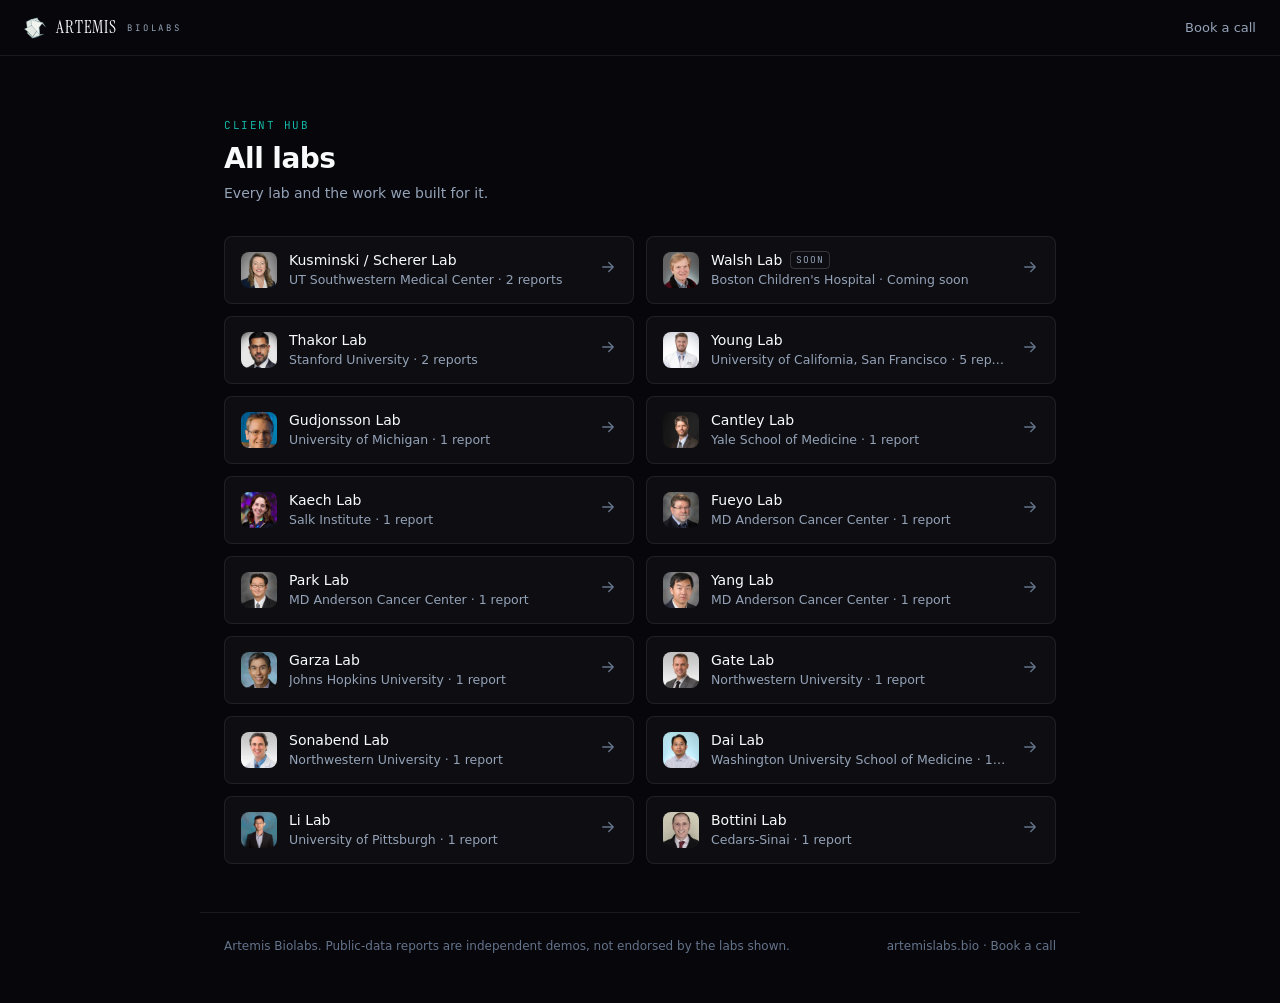
==== index.html @ a60ade44 "Restore v4 hub (was replaced by Archive commit 80fb11a)" ====
<!doctype html>
<html lang="en">
<head>
<meta charset="utf-8">
<meta name="viewport" content="width=device-width, initial-scale=1">
<title>All labs · Artemis Biolabs</title>
<meta name="description" content="Every lab and the work Artemis Biolabs built for it: spatial portals, reports and briefings.">
<meta name="color-scheme" content="dark">
<meta name="theme-color" content="#07060b">
<meta property="og:title" content="Artemis Biolabs · All labs">
<meta property="og:description" content="Every lab and the work we built for it.">
<link rel="icon" href="assets/marks/artemis_mark.svg" type="image/svg+xml">
<link rel="preload" href="assets/fonts/InstrumentSerif-Regular.woff2" as="font" type="font/woff2" crossorigin>
<link rel="preload" href="assets/fonts/JetBrainsMono-400.woff2" as="font" type="font/woff2" crossorigin>
<link rel="preload" href="data/labs.json" as="fetch" crossorigin>
<link rel="stylesheet" href="assets/app.css">
</head>
<body>
<a class="skip" href="#main">Skip to content</a>
<header class="top" id="top">
  <a class="brand" href="#/" aria-label="Artemis Biolabs, all labs"><img src="assets/marks/artemis_mark.svg" alt="" width="22" height="22"><b>ARTEMIS</b><span>BIOLABS</span></a>
  <a class="toplink" href="https://calendar.app.google/Gcn7m6neU3P3ktQA8" target="_blank" rel="noopener">Book a call</a>
</header>
<main id="main" tabindex="-1">
  <section class="page" aria-busy="true">
    <div class="head"><p class="over">Client hub</p><h1>All labs</h1><p class="sub">Every lab and the work we built for it.</p></div>
    <div class="list"><div class="ghostrow"></div><div class="ghostrow"></div><div class="ghostrow"></div><div class="ghostrow"></div></div>
  </section>
</main>
<div id="toast" role="status" aria-live="polite"></div>
<script type="module" src="assets/app.js"></script>
<noscript><p style="padding:2rem">This hub needs JavaScript. Visit <a href="https://artemislabs.bio/">artemislabs.bio</a>.</p></noscript>
</body>
</html>
---- assets/app.css ----
/* Artemis Biolabs client hub, v4. Brand tokens from artemislabs.bio (app/globals.css).
   Spacing scale: 4 8 12 16 24 32 48 64 96. One accent. Muted borders. Hover is the only flourish. */
@font-face{font-family:"Instrument Serif";src:url(fonts/InstrumentSerif-Regular.woff2) format("woff2");font-weight:400;font-style:normal;font-display:swap}
@font-face{font-family:"JetBrains Mono";src:url(fonts/JetBrainsMono-400.woff2) format("woff2");font-weight:400 500;font-display:swap}
:root{
  --ink:#07060b; --card:#0e0e12; --card-h:#131318; --line:rgba(255,255,255,.08); --line-h:rgba(255,255,255,.16);
  --snow:#f8fafc; --dim:#94a3b8; --faint:#64748b; --teal:#14b8a6; --teal-d:#0d9488; --plate:#e6ebe8;
  --serif:"Instrument Serif",ui-serif,Georgia,serif; --mono:"JetBrains Mono",ui-monospace,SFMono-Regular,Menlo,monospace;
  --sans:ui-sans-serif,system-ui,-apple-system,BlinkMacSystemFont,"Segoe UI",Roboto,sans-serif;
  --r:8px; --ease:cubic-bezier(.2,.7,.2,1);
}
*{box-sizing:border-box}
html{background:var(--ink);color-scheme:dark}
body{margin:0;background:var(--ink);color:var(--snow);font:400 14px/1.5 var(--sans);-webkit-font-smoothing:antialiased}
::selection{background:var(--teal-d);color:#fff}
a{color:inherit;text-decoration:none}
img{display:block;max-width:100%}
h1,h2,h3,p{margin:0}
.skip{position:absolute;left:-999px}.skip:focus{left:12px;top:12px;z-index:99;background:var(--snow);color:var(--ink);padding:8px 12px;border-radius:6px}
:focus-visible{outline:1px solid var(--teal);outline-offset:2px;border-radius:4px}
.over{font:500 11px/1 var(--mono);letter-spacing:.14em;text-transform:uppercase;color:var(--teal)}

/* header */
.top{display:flex;align-items:center;justify-content:space-between;height:56px;padding:0 24px;border-bottom:1px solid var(--line)}
.brand{display:flex;align-items:center;gap:10px}
.brand img{width:22px;height:22px}
.brand b{font:400 17px/1 var(--serif);letter-spacing:.05em}
.brand span{font:400 9px/1 var(--mono);letter-spacing:.32em;color:var(--dim);margin-top:2px}
.toplink{font-size:13px;color:var(--dim);transition:color .2s}
.toplink:hover{color:var(--snow)}

/* page */
.page{max-width:880px;margin:0 auto;padding:64px 24px 48px}
.head h1{font:600 28px/1.15 var(--sans);letter-spacing:-.02em;margin:12px 0 8px}
.head .sub{color:var(--dim);font-size:14px}
.list{display:grid;grid-template-columns:minmax(0,1fr) minmax(0,1fr);gap:12px;margin-top:32px}
.row{display:flex;align-items:center;gap:12px;min-height:68px;padding:12px 16px;border:1px solid var(--line);border-radius:var(--r);background:var(--card);transition:background .2s,border-color .2s;opacity:0;animation:in .5s var(--ease) forwards;animation-delay:calc(var(--i,0)*25ms)}
.row:hover{background:var(--card-h);border-color:var(--line-h)}
.av{flex:none;width:36px;height:36px;border-radius:8px;object-fit:cover;background:#1a1a20}
.row .t{flex:1;min-width:0}
.row h3{font:500 14px/1.3 var(--sans);display:flex;align-items:center;gap:8px}
.row p{color:var(--dim);font-size:12.5px;margin-top:2px;white-space:nowrap;overflow:hidden;text-overflow:ellipsis}
.arr{flex:none;color:var(--faint);transition:color .2s,transform .2s}
.row:hover .arr{color:var(--snow);transform:translateX(2px)}
.tag{font:500 9.5px/1 var(--mono);letter-spacing:.1em;text-transform:uppercase;color:var(--dim);border:1px solid var(--line-h);border-radius:4px;padding:3px 5px}
.ghostrow{min-height:68px;border:1px solid var(--line);border-radius:var(--r);background:var(--card)}
@keyframes in{from{opacity:0;transform:translateY(4px)}to{opacity:1;transform:none}}

/* lab page */
.crumb{display:flex;align-items:center;gap:8px;font-size:13px;color:var(--dim);margin-bottom:32px}
.crumb a{transition:color .2s}.crumb a:hover{color:var(--snow)}
.crumb i{font-style:normal;color:var(--faint)}
.lablogo{display:inline-flex;align-items:center;justify-content:center;height:56px;padding:8px 14px;border-radius:var(--r);background:var(--plate);margin-bottom:24px}
.lablogo img{height:100%;width:auto;max-width:220px;object-fit:contain;filter:grayscale(1) contrast(1.1);mix-blend-mode:multiply}
.lablogo.sq{width:56px;padding:8px}
.meta{display:flex;flex-wrap:wrap;gap:6px 16px;color:var(--dim);font-size:14px}
.meta span+span::before{content:"·";margin-right:16px;color:var(--faint)}
.lnote{margin-top:12px;color:var(--faint);font-size:13px}
.ico{flex:none;display:inline-flex;align-items:center;justify-content:center;width:36px;height:36px;border-radius:8px;background:rgba(20,184,166,.1);color:var(--teal)}
.list.reps .row{align-items:flex-start;padding:16px}
.list.reps .row .arr{align-self:center}
.list.reps .row p{white-space:normal}

/* footer */
.foot{max-width:880px;margin:0 auto;padding:24px 24px 48px;display:flex;justify-content:space-between;gap:16px;flex-wrap:wrap;color:var(--faint);font-size:12px;border-top:1px solid var(--line)}
.foot a:hover{color:var(--snow)}

/* report view */
body.app .top{display:none}
.bar{position:sticky;top:0;z-index:20;display:flex;align-items:center;gap:8px;height:48px;padding:0 12px 0 16px;border-bottom:1px solid var(--line);background:var(--ink)}
.bar .home{display:flex;align-items:center;gap:10px;font-size:13px;color:var(--dim);white-space:nowrap}
.bar .home img{width:20px;height:20px}
.bar .home:hover{color:var(--snow)}
.bar .sep{color:var(--faint)}
.pick{position:relative;display:flex;align-items:center;min-width:0}
.pick select{appearance:none;-webkit-appearance:none;background:transparent;border:0;color:var(--snow);font:500 13px/1 var(--sans);padding:6px 20px 6px 2px;cursor:pointer;max-width:min(320px,50vw);text-overflow:ellipsis}
.pick select option{background:#111}
.pick svg{position:absolute;right:2px;pointer-events:none;color:var(--dim)}
.pick .skip{position:absolute;left:-999px}
.bar .sp{flex:1}
.ib{display:inline-flex;align-items:center;justify-content:center;width:32px;height:32px;border-radius:6px;color:var(--dim);border:0;background:none;cursor:pointer;transition:color .2s,background .2s}
.ib:hover{color:var(--snow);background:rgba(255,255,255,.06)}
.ib[aria-disabled]{opacity:.35;pointer-events:none}
.loading{position:fixed;inset:48px 0 0;z-index:15;display:flex;align-items:center;justify-content:center;gap:10px;color:var(--dim);font-size:13px;background:var(--ink);transition:opacity .5s var(--ease),visibility .5s}
.loading .spin{width:14px;height:14px;border:1.5px solid var(--line-h);border-top-color:var(--teal);border-radius:50%;animation:spin .8s linear infinite}
@keyframes spin{to{transform:rotate(360deg)}}
.loading.done{opacity:0;visibility:hidden}
.land{max-width:1200px;margin:0 auto;min-height:calc(100svh - 48px);padding:48px 32px;display:grid;grid-template-columns:minmax(0,1fr) minmax(0,1fr);gap:64px;align-items:center}
.stage{position:relative;aspect-ratio:1.5;opacity:0;transition:opacity 1s var(--ease)}
.stage canvas{position:absolute;inset:0;width:100%;height:100%}
.stage .div{position:absolute;top:28%;bottom:28%;left:50%;width:1px;background:var(--line)}
body.lit .stage{opacity:1}
.copy{opacity:0;transform:translateY(8px);transition:opacity .7s var(--ease) .2s,transform .7s var(--ease) .2s}
body.lit .copy{opacity:1;transform:none}
.copy .ov{display:flex;align-items:center;gap:12px;font:400 20px/1.2 var(--serif);color:var(--dim)}
.copy .ov i{width:1px;height:18px;background:var(--line-h)}
.copy h1{font:400 clamp(40px,4.4vw,60px)/1.02 var(--serif);letter-spacing:-.02em;margin:16px 0 12px}
.copy .subj{color:var(--dim);font-size:14px;max-width:480px}
.pills{display:flex;flex-wrap:wrap;gap:8px;margin:24px 0 32px}
.pill{display:inline-flex;align-items:center;gap:7px;height:28px;padding:0 12px;border:1px solid var(--line-h);border-radius:999px;font-size:12px;color:var(--dim)}
.pill i{width:5px;height:5px;border-radius:50%;background:var(--teal)}
.ctas{display:flex;align-items:center;gap:20px;flex-wrap:wrap}
.btn{display:inline-flex;align-items:center;gap:8px;height:40px;padding:0 18px;border-radius:var(--r);background:var(--teal-d);color:#fff;font:500 13.5px/1 var(--sans);transition:background .2s}
.btn:hover{background:var(--teal)}
.btn[aria-disabled]{background:transparent;border:1px solid var(--line-h);color:var(--dim);pointer-events:none}
.lnk{font-size:13px;color:var(--dim);transition:color .2s}
.lnk:hover{color:var(--snow)}
.fine{margin-top:32px;color:var(--faint);font-size:12px;max-width:440px}
.fine a{text-decoration:underline;text-underline-offset:2px}
#toast{position:fixed;left:50%;bottom:24px;z-index:99;transform:translate(-50%,12px);opacity:0;padding:8px 14px;border:1px solid var(--line-h);border-radius:6px;background:#111;font-size:12.5px;transition:all .3s var(--ease)}
#toast.on{opacity:1;transform:translate(-50%,0)}

/* renderings (empty until data/renderings.json has items) */
.rend{margin-top:48px}
.rgal{display:grid;grid-template-columns:1fr 1fr;gap:12px;margin-top:16px}
.rgal figure{margin:0;border:1px solid var(--line);border-radius:var(--r);overflow:hidden;background:var(--card)}
.rgal img,.rgal video{width:100%;aspect-ratio:16/10;object-fit:cover}
.rgal figcaption{padding:12px 16px;color:var(--dim);font-size:12.5px}.rgal b{display:block;color:var(--snow);font-weight:500}

@media (max-width:720px){
  .page{padding:40px 16px 32px}
  .list{grid-template-columns:minmax(0,1fr)}
  .row p{white-space:normal}
  .rgal{grid-template-columns:1fr}
  .top{padding:0 16px}
  .land{grid-template-columns:1fr;gap:24px;padding:24px 20px 40px;min-height:0}
  .stage{aspect-ratio:1.6}
  .bar .nm,.bar .sep.s1{display:none}
  .copy .ov{font-size:17px}
}
@media (prefers-reduced-motion:reduce){*,*::before,*::after{animation-duration:.01ms!important;transition-duration:.01ms!important}.row{opacity:1}}
main:focus,main:focus-visible{outline:none}
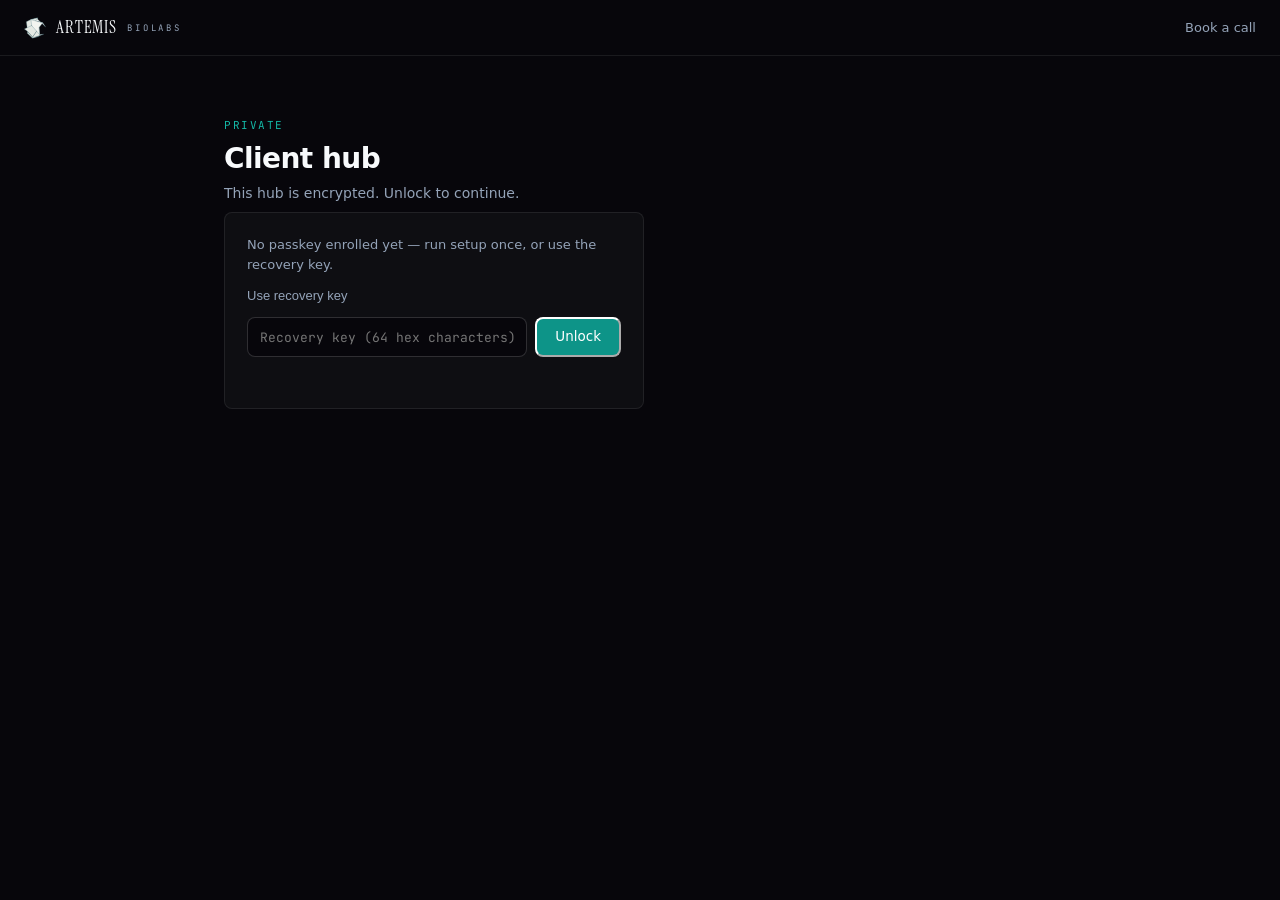
==== commit d68db96e: "Gate the hub: encrypt all client content, unlock via Touch ID (WebAuthn PRF) or recovery key - data/" ====
--- a/index.html
+++ b/index.html
@@ -3,28 +3,28 @@
 <head>
 <meta charset="utf-8">
 <meta name="viewport" content="width=device-width, initial-scale=1">
-<title>All labs · Artemis Biolabs</title>
-<meta name="description" content="Every lab and the work Artemis Biolabs built for it: spatial portals, reports and briefings.">
+<title>Artemis Biolabs · Client hub</title>
+<meta name="description" content="Artemis Biolabs private client hub.">
 <meta name="color-scheme" content="dark">
 <meta name="theme-color" content="#07060b">
-<meta property="og:title" content="Artemis Biolabs · All labs">
-<meta property="og:description" content="Every lab and the work we built for it.">
+<meta property="og:title" content="Artemis Biolabs · Client hub">
+<meta property="og:description" content="Private client hub.">
 <link rel="icon" href="assets/marks/artemis_mark.svg" type="image/svg+xml">
 <link rel="preload" href="assets/fonts/InstrumentSerif-Regular.woff2" as="font" type="font/woff2" crossorigin>
 <link rel="preload" href="assets/fonts/JetBrainsMono-400.woff2" as="font" type="font/woff2" crossorigin>
-<link rel="preload" href="data/labs.json" as="fetch" crossorigin>
+<link rel="preload" href="data/payload.enc.json" as="fetch" crossorigin>
 <link rel="stylesheet" href="assets/app.css">
 </head>
 <body>
 <a class="skip" href="#main">Skip to content</a>
 <header class="top" id="top">
-  <a class="brand" href="#/" aria-label="Artemis Biolabs, all labs"><img src="assets/marks/artemis_mark.svg" alt="" width="22" height="22"><b>ARTEMIS</b><span>BIOLABS</span></a>
+  <a class="brand" href="#/" aria-label="Artemis Biolabs client hub"><img src="assets/marks/artemis_mark.svg" alt="" width="22" height="22"><b>ARTEMIS</b><span>BIOLABS</span></a>
   <a class="toplink" href="https://calendar.app.google/Gcn7m6neU3P3ktQA8" target="_blank" rel="noopener">Book a call</a>
 </header>
 <main id="main" tabindex="-1">
   <section class="page" aria-busy="true">
-    <div class="head"><p class="over">Client hub</p><h1>All labs</h1><p class="sub">Every lab and the work we built for it.</p></div>
-    <div class="list"><div class="ghostrow"></div><div class="ghostrow"></div><div class="ghostrow"></div><div class="ghostrow"></div></div>
+    <div class="head"><p class="over">Private</p><h1>Client hub</h1></div>
+    <div class="list"><div class="ghostrow"></div><div class="ghostrow"></div></div>
   </section>
 </main>
 <div id="toast" role="status" aria-live="polite"></div>
--- a/assets/app.css
+++ b/assets/app.css
@@ -130,3 +130,11 @@
 }
 @media (prefers-reduced-motion:reduce){*,*::before,*::after{animation-duration:.01ms!important;transition-duration:.01ms!important}.row{opacity:1}}
 main:focus,main:focus-visible{outline:none}
+
+/* Lock screen */
+.lock .lockcard{display:flex;flex-direction:column;align-items:flex-start;gap:14px;margin-top:8px;padding:22px;border:1px solid var(--line);border-radius:var(--r,12px);background:var(--card);max-width:420px}
+.lock #recForm{display:flex;gap:8px;width:100%}
+.lock #recForm input{flex:1;height:40px;padding:0 12px;border-radius:var(--r,12px);border:1px solid var(--line-h);background:var(--ink);color:var(--snow);font:400 13px/1 var(--mono,monospace)}
+.lock .lockerr{min-height:1.2em;margin:0;font-size:12.5px;color:#f08c8c}
+.lock .locknote{margin:0;font-size:13px;color:var(--dim)}
+.lock .lnk{background:none;border:0;padding:0;cursor:pointer;text-align:left}
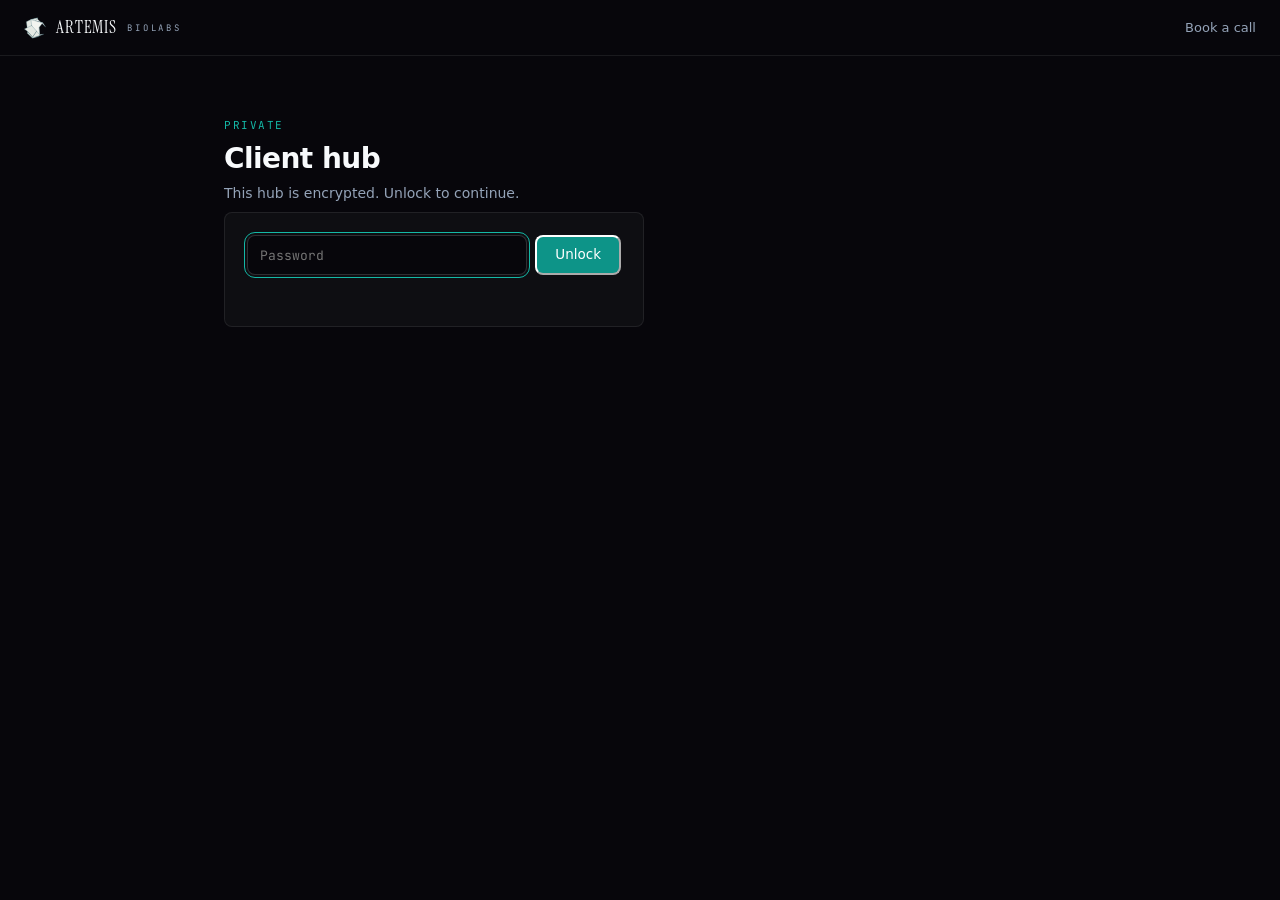
==== commit 700bfd79: "Cache-bust module URLs (?v=3) so stale app.js can't break the lock screen; case-tolerant password Co" ====
--- a/index.html
+++ b/index.html
@@ -28,7 +28,7 @@
   </section>
 </main>
 <div id="toast" role="status" aria-live="polite"></div>
-<script type="module" src="assets/app.js"></script>
+<script type="module" src="assets/app.js?v=3"></script>
 <noscript><p style="padding:2rem">This hub needs JavaScript. Visit <a href="https://artemislabs.bio/">artemislabs.bio</a>.</p></noscript>
 </body>
 </html>
